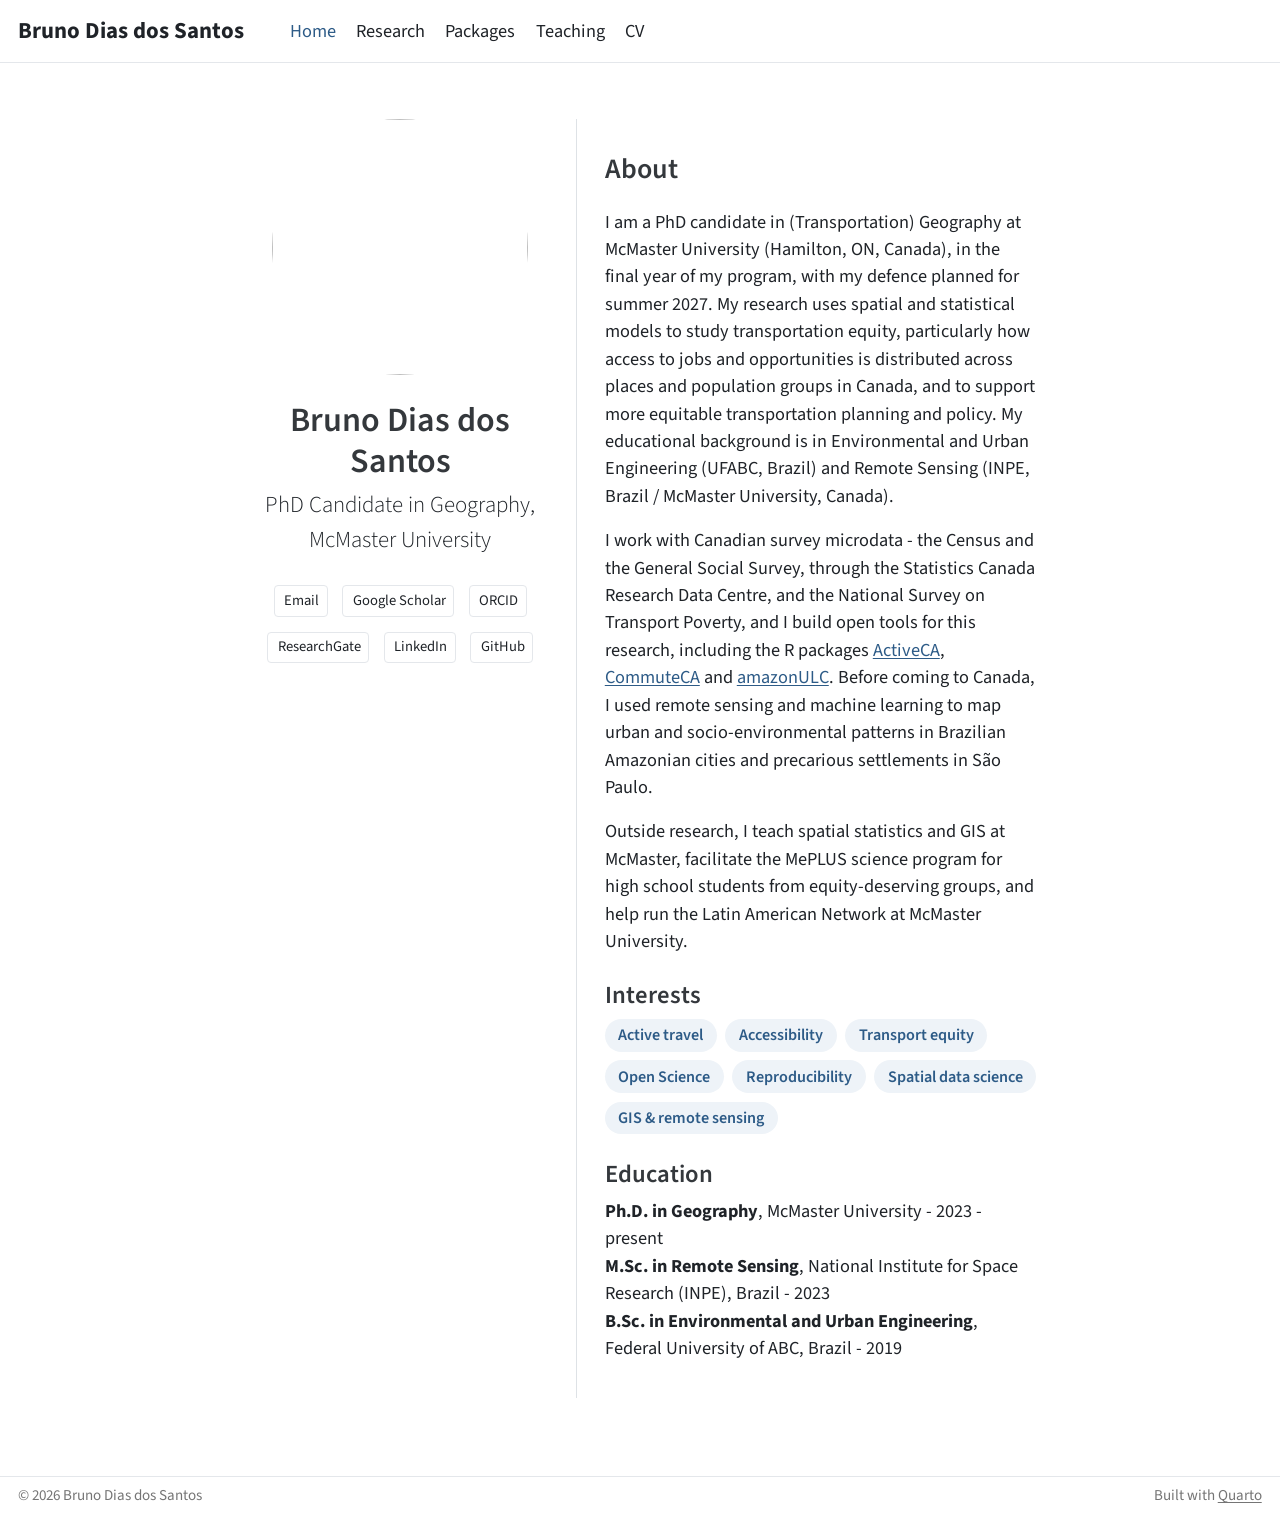
==== index.html @ c791fd28 "Built site for gh-pages" ====
<!DOCTYPE html>
<html xmlns="http://www.w3.org/1999/xhtml" lang="en" xml:lang="en"><head>

<meta charset="utf-8">
<meta name="generator" content="quarto-1.3.450">

<meta name="viewport" content="width=device-width, initial-scale=1.0, user-scalable=yes">


<title>Bruno Dias dos Santos</title>
<style>
code{white-space: pre-wrap;}
span.smallcaps{font-variant: small-caps;}
div.columns{display: flex; gap: min(4vw, 1.5em);}
div.column{flex: auto; overflow-x: auto;}
div.hanging-indent{margin-left: 1.5em; text-indent: -1.5em;}
ul.task-list{list-style: none;}
ul.task-list li input[type="checkbox"] {
  width: 0.8em;
  margin: 0 0.8em 0.2em -1em; /* quarto-specific, see https://github.com/quarto-dev/quarto-cli/issues/4556 */ 
  vertical-align: middle;
}
</style>


<script src="site_libs/quarto-nav/quarto-nav.js"></script>
<script src="site_libs/quarto-nav/headroom.min.js"></script>
<script src="site_libs/clipboard/clipboard.min.js"></script>
<script src="site_libs/quarto-search/autocomplete.umd.js"></script>
<script src="site_libs/quarto-search/fuse.min.js"></script>
<script src="site_libs/quarto-search/quarto-search.js"></script>
<meta name="quarto:offset" content="./">
<link href="./images/avatar.svg" rel="icon" type="image/svg+xml">
<script src="site_libs/quarto-html/quarto.js"></script>
<script src="site_libs/quarto-html/popper.min.js"></script>
<script src="site_libs/quarto-html/tippy.umd.min.js"></script>
<link href="site_libs/quarto-html/tippy.css" rel="stylesheet">
<link href="site_libs/quarto-html/quarto-syntax-highlighting.css" rel="stylesheet" id="quarto-text-highlighting-styles">
<script src="site_libs/bootstrap/bootstrap.min.js"></script>
<link href="site_libs/bootstrap/bootstrap-icons.css" rel="stylesheet">
<link href="site_libs/bootstrap/bootstrap.min.css" rel="stylesheet" id="quarto-bootstrap" data-mode="light">
<script id="quarto-search-options" type="application/json">{
  "location": "navbar",
  "copy-button": false,
  "collapse-after": 3,
  "panel-placement": "end",
  "type": "overlay",
  "limit": 20,
  "language": {
    "search-no-results-text": "No results",
    "search-matching-documents-text": "matching documents",
    "search-copy-link-title": "Copy link to search",
    "search-hide-matches-text": "Hide additional matches",
    "search-more-match-text": "more match in this document",
    "search-more-matches-text": "more matches in this document",
    "search-clear-button-title": "Clear",
    "search-detached-cancel-button-title": "Cancel",
    "search-submit-button-title": "Submit",
    "search-label": "Search"
  }
}</script>
<style>html{ scroll-behavior: smooth; }</style>


<meta property="og:title" content="Bruno Dias dos Santos">
<meta property="og:description" content="PhD Candidate in Geography, McMaster University">
<meta property="og:image" content="https://dias-bruno.github.io/images/Bruno.JPG">
<meta property="og:site-name" content="Bruno Dias dos Santos">
</head>

<body class="nav-fixed fullcontent">

<div id="quarto-search-results"></div>
  <header id="quarto-header" class="headroom fixed-top">
    <nav class="navbar navbar-expand-lg navbar-dark ">
      <div class="navbar-container container-fluid">
      <div class="navbar-brand-container">
    <a class="navbar-brand" href="./index.html">
    <span class="navbar-title">Bruno Dias dos Santos</span>
    </a>
  </div>
            <div id="quarto-search" class="" title="Search"></div>
          <button class="navbar-toggler" type="button" data-bs-toggle="collapse" data-bs-target="#navbarCollapse" aria-controls="navbarCollapse" aria-expanded="false" aria-label="Toggle navigation" onclick="if (window.quartoToggleHeadroom) { window.quartoToggleHeadroom(); }">
  <span class="navbar-toggler-icon"></span>
</button>
          <div class="collapse navbar-collapse" id="navbarCollapse">
            <ul class="navbar-nav navbar-nav-scroll me-auto">
  <li class="nav-item">
    <a class="nav-link active" href="./index.html" rel="" target="" aria-current="page">
 <span class="menu-text">Home</span></a>
  </li>  
  <li class="nav-item">
    <a class="nav-link" href="./research.html" rel="" target="">
 <span class="menu-text">Research</span></a>
  </li>  
  <li class="nav-item">
    <a class="nav-link" href="./packages.html" rel="" target="">
 <span class="menu-text">Packages</span></a>
  </li>  
  <li class="nav-item">
    <a class="nav-link" href="./teaching.html" rel="" target="">
 <span class="menu-text">Teaching</span></a>
  </li>  
  <li class="nav-item">
    <a class="nav-link" href="./cv.html" rel="" target="">
 <span class="menu-text">CV</span></a>
  </li>  
</ul>
            <ul class="navbar-nav navbar-nav-scroll ms-auto">
  <li class="nav-item compact">
    <a class="nav-link" href="https://scholar.google.com/citations?user=Nzxp26IAAAAJ" rel="" target=""><i class="bi bi-mortarboard" role="img" aria-label="Google Scholar">
</i> 
 <span class="menu-text"></span></a>
  </li>  
  <li class="nav-item compact">
    <a class="nav-link" href="https://www.linkedin.com/in/bruno-dos-santos-620b387a/" rel="" target=""><i class="bi bi-linkedin" role="img" aria-label="LinkedIn">
</i> 
 <span class="menu-text"></span></a>
  </li>  
  <li class="nav-item compact">
    <a class="nav-link" href="https://github.com/dias-bruno" rel="" target=""><i class="bi bi-github" role="img" aria-label="GitHub">
</i> 
 <span class="menu-text"></span></a>
  </li>  
  <li class="nav-item compact">
    <a class="nav-link" href="mailto:dossanb@mcmaster.ca" rel="" target=""><i class="bi bi-envelope" role="img" aria-label="Email">
</i> 
 <span class="menu-text"></span></a>
  </li>  
</ul>
            <div class="quarto-navbar-tools">
</div>
          </div> <!-- /navcollapse -->
      </div> <!-- /container-fluid -->
    </nav>
</header>
<!-- content -->
<div id="quarto-content" class="quarto-container page-columns page-rows-contents page-layout-article page-navbar">
<!-- sidebar -->
<!-- margin-sidebar -->
    
<!-- main -->
<div class="quarto-about-trestles">
  <div class="about-entity">
    <img src="images/Bruno.JPG" class="about-image
  round " style="height: 14em; width: 14em;">
<header id="title-block-header" class="quarto-title-block default">
<div class="quarto-title">
<h1 class="title">Bruno Dias dos Santos</h1>
<p class="subtitle lead">PhD Candidate in Geography, McMaster University</p>
</div>
<div class="quarto-title-meta">
  </div>
</header>
    <div class="about-links">
  <a href="mailto:dossanb@mcmaster.ca" class="about-link" rel="" target="">
    <i class="bi bi-envelope"></i>
     <span class="about-link-text">Email</span>
  </a>
  <a href="https://scholar.google.com/citations?user=Nzxp26IAAAAJ" class="about-link" rel="" target="">
    <i class="bi bi-mortarboard"></i>
     <span class="about-link-text">Google Scholar</span>
  </a>
  <a href="https://orcid.org/0000-0002-6748-2038" class="about-link" rel="" target="">
    <i class="bi bi-person-badge"></i>
     <span class="about-link-text">ORCID</span>
  </a>
  <a href="https://www.researchgate.net/profile/Bruno-Santos-63" class="about-link" rel="" target="">
    <i class="bi bi-journal-text"></i>
     <span class="about-link-text">ResearchGate</span>
  </a>
  <a href="https://www.linkedin.com/in/bruno-dos-santos-620b387a/" class="about-link" rel="" target="">
    <i class="bi bi-linkedin"></i>
     <span class="about-link-text">LinkedIn</span>
  </a>
  <a href="https://github.com/dias-bruno" class="about-link" rel="" target="">
    <i class="bi bi-github"></i>
     <span class="about-link-text">GitHub</span>
  </a>
</div>
  </div>
  <div class="about-contents"><main class="content" id="quarto-document-content">
<section id="about" class="level2">
<h2 data-anchor-id="about">About</h2>
<p>I am a PhD candidate in (Transportation) Geography at McMaster University (Hamilton, ON, Canada), in the final year of my program, with my defence planned for summer 2027. My research uses spatial and statistical models to study transportation equity, particularly how access to jobs and opportunities is distributed across places and population groups in Canada, and to support more equitable transportation planning and policy. My educational background is in Environmental and Urban Engineering (UFABC, Brazil) and Remote Sensing (INPE, Brazil / McMaster University, Canada).</p>
<p>I work with Canadian survey microdata - the Census and the General Social Survey, through the Statistics Canada Research Data Centre, and the National Survey on Transport Poverty, and I build open tools for this research, including the R packages <a href="https://dias-bruno.github.io/ActiveCA/">ActiveCA</a>, <a href="https://dias-bruno.github.io/CommuteCA/">CommuteCA</a> and <a href="https://dias-bruno.github.io/amazonULC/">amazonULC</a>. Before coming to Canada, I used remote sensing and machine learning to map urban and socio-environmental patterns in Brazilian Amazonian cities and precarious settlements in São Paulo.</p>
<p>Outside research, I teach spatial statistics and GIS at McMaster, facilitate the MePLUS science program for high school students from equity-deserving groups, and help run the Latin American Network at McMaster University.</p>
<section id="interests" class="level3">
<h3 data-anchor-id="interests">Interests</h3>
<ul class="interest-list">
<li>
Active travel
</li>
<li>
Accessibility
</li>
<li>
Transport equity
</li>
<li>
Open Science
</li>
<li>
Reproducibility
</li>
<li>
Spatial data science
</li>
<li>
GIS &amp; remote sensing
</li>
</ul>
</section>
<section id="education" class="level3">
<h3 data-anchor-id="education">Education</h3>
<div class="edu">
<p><strong>Ph.D.&nbsp;in Geography</strong>, McMaster University - 2023 - present<br>
<strong>M.Sc. in Remote Sensing</strong>, National Institute for Space Research (INPE), Brazil - 2023<br>
<strong>B.Sc. in Environmental and Urban Engineering</strong>, Federal University of ABC, Brazil - 2019</p>
</div>


</section>
</section>
</main></div>
</div>
 <!-- /main -->
<script id="quarto-html-after-body" type="application/javascript">
window.document.addEventListener("DOMContentLoaded", function (event) {
  const toggleBodyColorMode = (bsSheetEl) => {
    const mode = bsSheetEl.getAttribute("data-mode");
    const bodyEl = window.document.querySelector("body");
    if (mode === "dark") {
      bodyEl.classList.add("quarto-dark");
      bodyEl.classList.remove("quarto-light");
    } else {
      bodyEl.classList.add("quarto-light");
      bodyEl.classList.remove("quarto-dark");
    }
  }
  const toggleBodyColorPrimary = () => {
    const bsSheetEl = window.document.querySelector("link#quarto-bootstrap");
    if (bsSheetEl) {
      toggleBodyColorMode(bsSheetEl);
    }
  }
  toggleBodyColorPrimary();  
  const isCodeAnnotation = (el) => {
    for (const clz of el.classList) {
      if (clz.startsWith('code-annotation-')) {                     
        return true;
      }
    }
    return false;
  }
  const clipboard = new window.ClipboardJS('.code-copy-button', {
    text: function(trigger) {
      const codeEl = trigger.previousElementSibling.cloneNode(true);
      for (const childEl of codeEl.children) {
        if (isCodeAnnotation(childEl)) {
          childEl.remove();
        }
      }
      return codeEl.innerText;
    }
  });
  clipboard.on('success', function(e) {
    // button target
    const button = e.trigger;
    // don't keep focus
    button.blur();
    // flash "checked"
    button.classList.add('code-copy-button-checked');
    var currentTitle = button.getAttribute("title");
    button.setAttribute("title", "Copied!");
    let tooltip;
    if (window.bootstrap) {
      button.setAttribute("data-bs-toggle", "tooltip");
      button.setAttribute("data-bs-placement", "left");
      button.setAttribute("data-bs-title", "Copied!");
      tooltip = new bootstrap.Tooltip(button, 
        { trigger: "manual", 
          customClass: "code-copy-button-tooltip",
          offset: [0, -8]});
      tooltip.show();    
    }
    setTimeout(function() {
      if (tooltip) {
        tooltip.hide();
        button.removeAttribute("data-bs-title");
        button.removeAttribute("data-bs-toggle");
        button.removeAttribute("data-bs-placement");
      }
      button.setAttribute("title", currentTitle);
      button.classList.remove('code-copy-button-checked');
    }, 1000);
    // clear code selection
    e.clearSelection();
  });
  function tippyHover(el, contentFn) {
    const config = {
      allowHTML: true,
      content: contentFn,
      maxWidth: 500,
      delay: 100,
      arrow: false,
      appendTo: function(el) {
          return el.parentElement;
      },
      interactive: true,
      interactiveBorder: 10,
      theme: 'quarto',
      placement: 'bottom-start'
    };
    window.tippy(el, config); 
  }
  const noterefs = window.document.querySelectorAll('a[role="doc-noteref"]');
  for (var i=0; i<noterefs.length; i++) {
    const ref = noterefs[i];
    tippyHover(ref, function() {
      // use id or data attribute instead here
      let href = ref.getAttribute('data-footnote-href') || ref.getAttribute('href');
      try { href = new URL(href).hash; } catch {}
      const id = href.replace(/^#\/?/, "");
      const note = window.document.getElementById(id);
      return note.innerHTML;
    });
  }
      let selectedAnnoteEl;
      const selectorForAnnotation = ( cell, annotation) => {
        let cellAttr = 'data-code-cell="' + cell + '"';
        let lineAttr = 'data-code-annotation="' +  annotation + '"';
        const selector = 'span[' + cellAttr + '][' + lineAttr + ']';
        return selector;
      }
      const selectCodeLines = (annoteEl) => {
        const doc = window.document;
        const targetCell = annoteEl.getAttribute("data-target-cell");
        const targetAnnotation = annoteEl.getAttribute("data-target-annotation");
        const annoteSpan = window.document.querySelector(selectorForAnnotation(targetCell, targetAnnotation));
        const lines = annoteSpan.getAttribute("data-code-lines").split(",");
        const lineIds = lines.map((line) => {
          return targetCell + "-" + line;
        })
        let top = null;
        let height = null;
        let parent = null;
        if (lineIds.length > 0) {
            //compute the position of the single el (top and bottom and make a div)
            const el = window.document.getElementById(lineIds[0]);
            top = el.offsetTop;
            height = el.offsetHeight;
            parent = el.parentElement.parentElement;
          if (lineIds.length > 1) {
            const lastEl = window.document.getElementById(lineIds[lineIds.length - 1]);
            const bottom = lastEl.offsetTop + lastEl.offsetHeight;
            height = bottom - top;
          }
          if (top !== null && height !== null && parent !== null) {
            // cook up a div (if necessary) and position it 
            let div = window.document.getElementById("code-annotation-line-highlight");
            if (div === null) {
              div = window.document.createElement("div");
              div.setAttribute("id", "code-annotation-line-highlight");
              div.style.position = 'absolute';
              parent.appendChild(div);
            }
            div.style.top = top - 2 + "px";
            div.style.height = height + 4 + "px";
            let gutterDiv = window.document.getElementById("code-annotation-line-highlight-gutter");
            if (gutterDiv === null) {
              gutterDiv = window.document.createElement("div");
              gutterDiv.setAttribute("id", "code-annotation-line-highlight-gutter");
              gutterDiv.style.position = 'absolute';
              const codeCell = window.document.getElementById(targetCell);
              const gutter = codeCell.querySelector('.code-annotation-gutter');
              gutter.appendChild(gutterDiv);
            }
            gutterDiv.style.top = top - 2 + "px";
            gutterDiv.style.height = height + 4 + "px";
          }
          selectedAnnoteEl = annoteEl;
        }
      };
      const unselectCodeLines = () => {
        const elementsIds = ["code-annotation-line-highlight", "code-annotation-line-highlight-gutter"];
        elementsIds.forEach((elId) => {
          const div = window.document.getElementById(elId);
          if (div) {
            div.remove();
          }
        });
        selectedAnnoteEl = undefined;
      };
      // Attach click handler to the DT
      const annoteDls = window.document.querySelectorAll('dt[data-target-cell]');
      for (const annoteDlNode of annoteDls) {
        annoteDlNode.addEventListener('click', (event) => {
          const clickedEl = event.target;
          if (clickedEl !== selectedAnnoteEl) {
            unselectCodeLines();
            const activeEl = window.document.querySelector('dt[data-target-cell].code-annotation-active');
            if (activeEl) {
              activeEl.classList.remove('code-annotation-active');
            }
            selectCodeLines(clickedEl);
            clickedEl.classList.add('code-annotation-active');
          } else {
            // Unselect the line
            unselectCodeLines();
            clickedEl.classList.remove('code-annotation-active');
          }
        });
      }
  const findCites = (el) => {
    const parentEl = el.parentElement;
    if (parentEl) {
      const cites = parentEl.dataset.cites;
      if (cites) {
        return {
          el,
          cites: cites.split(' ')
        };
      } else {
        return findCites(el.parentElement)
      }
    } else {
      return undefined;
    }
  };
  var bibliorefs = window.document.querySelectorAll('a[role="doc-biblioref"]');
  for (var i=0; i<bibliorefs.length; i++) {
    const ref = bibliorefs[i];
    const citeInfo = findCites(ref);
    if (citeInfo) {
      tippyHover(citeInfo.el, function() {
        var popup = window.document.createElement('div');
        citeInfo.cites.forEach(function(cite) {
          var citeDiv = window.document.createElement('div');
          citeDiv.classList.add('hanging-indent');
          citeDiv.classList.add('csl-entry');
          var biblioDiv = window.document.getElementById('ref-' + cite);
          if (biblioDiv) {
            citeDiv.innerHTML = biblioDiv.innerHTML;
          }
          popup.appendChild(citeDiv);
        });
        return popup.innerHTML;
      });
    }
  }
    var localhostRegex = new RegExp(/^(?:http|https):\/\/localhost\:?[0-9]*\//);
      var filterRegex = new RegExp("https:\/\/dias-bruno\.github\.io");
    var isInternal = (href) => {
        return filterRegex.test(href) || localhostRegex.test(href);
    }
    // Inspect non-navigation links and adorn them if external
 	var links = window.document.querySelectorAll('a[href]:not(.nav-link):not(.navbar-brand):not(.toc-action):not(.sidebar-link):not(.sidebar-item-toggle):not(.pagination-link):not(.no-external):not([aria-hidden]):not(.dropdown-item)');
    for (var i=0; i<links.length; i++) {
      const link = links[i];
      if (!isInternal(link.href)) {
          // target, if specified
          link.setAttribute("target", "_blank");
      }
    }
});
</script>
</div> <!-- /content -->
<footer class="footer">
  <div class="nav-footer">
    <div class="nav-footer-left">© 2026 Bruno Dias dos Santos</div>   
    <div class="nav-footer-center">
      &nbsp;
    </div>
    <div class="nav-footer-right">Built with <a href="https://quarto.org/">Quarto</a></div>
  </div>
</footer>



<script src="site_libs/quarto-html/zenscroll-min.js"></script>
</body></html>
---- site_libs/quarto-html/tippy.css ----
.tippy-box[data-animation=fade][data-state=hidden]{opacity:0}[data-tippy-root]{max-width:calc(100vw - 10px)}.tippy-box{position:relative;background-color:#333;color:#fff;border-radius:4px;font-size:14px;line-height:1.4;white-space:normal;outline:0;transition-property:transform,visibility,opacity}.tippy-box[data-placement^=top]>.tippy-arrow{bottom:0}.tippy-box[data-placement^=top]>.tippy-arrow:before{bottom:-7px;left:0;border-width:8px 8px 0;border-top-color:initial;transform-origin:center top}.tippy-box[data-placement^=bottom]>.tippy-arrow{top:0}.tippy-box[data-placement^=bottom]>.tippy-arrow:before{top:-7px;left:0;border-width:0 8px 8px;border-bottom-color:initial;transform-origin:center bottom}.tippy-box[data-placement^=left]>.tippy-arrow{right:0}.tippy-box[data-placement^=left]>.tippy-arrow:before{border-width:8px 0 8px 8px;border-left-color:initial;right:-7px;transform-origin:center left}.tippy-box[data-placement^=right]>.tippy-arrow{left:0}.tippy-box[data-placement^=right]>.tippy-arrow:before{left:-7px;border-width:8px 8px 8px 0;border-right-color:initial;transform-origin:center right}.tippy-box[data-inertia][data-state=visible]{transition-timing-function:cubic-bezier(.54,1.5,.38,1.11)}.tippy-arrow{width:16px;height:16px;color:#333}.tippy-arrow:before{content:"";position:absolute;border-color:transparent;border-style:solid}.tippy-content{position:relative;padding:5px 9px;z-index:1}
---- site_libs/quarto-html/quarto-syntax-highlighting.css ----
/* quarto syntax highlight colors */
:root {
  --quarto-hl-ot-color: #003B4F;
  --quarto-hl-at-color: #657422;
  --quarto-hl-ss-color: #20794D;
  --quarto-hl-an-color: #5E5E5E;
  --quarto-hl-fu-color: #4758AB;
  --quarto-hl-st-color: #20794D;
  --quarto-hl-cf-color: #003B4F;
  --quarto-hl-op-color: #5E5E5E;
  --quarto-hl-er-color: #AD0000;
  --quarto-hl-bn-color: #AD0000;
  --quarto-hl-al-color: #AD0000;
  --quarto-hl-va-color: #111111;
  --quarto-hl-bu-color: inherit;
  --quarto-hl-ex-color: inherit;
  --quarto-hl-pp-color: #AD0000;
  --quarto-hl-in-color: #5E5E5E;
  --quarto-hl-vs-color: #20794D;
  --quarto-hl-wa-color: #5E5E5E;
  --quarto-hl-do-color: #5E5E5E;
  --quarto-hl-im-color: #00769E;
  --quarto-hl-ch-color: #20794D;
  --quarto-hl-dt-color: #AD0000;
  --quarto-hl-fl-color: #AD0000;
  --quarto-hl-co-color: #5E5E5E;
  --quarto-hl-cv-color: #5E5E5E;
  --quarto-hl-cn-color: #8f5902;
  --quarto-hl-sc-color: #5E5E5E;
  --quarto-hl-dv-color: #AD0000;
  --quarto-hl-kw-color: #003B4F;
}

/* other quarto variables */
:root {
  --quarto-font-monospace: SFMono-Regular, Menlo, Monaco, Consolas, "Liberation Mono", "Courier New", monospace;
}

pre > code.sourceCode > span {
  color: #003B4F;
}

code span {
  color: #003B4F;
}

code.sourceCode > span {
  color: #003B4F;
}

div.sourceCode,
div.sourceCode pre.sourceCode {
  color: #003B4F;
}

code span.ot {
  color: #003B4F;
  font-style: inherit;
}

code span.at {
  color: #657422;
  font-style: inherit;
}

code span.ss {
  color: #20794D;
  font-style: inherit;
}

code span.an {
  color: #5E5E5E;
  font-style: inherit;
}

code span.fu {
  color: #4758AB;
  font-style: inherit;
}

code span.st {
  color: #20794D;
  font-style: inherit;
}

code span.cf {
  color: #003B4F;
  font-style: inherit;
}

code span.op {
  color: #5E5E5E;
  font-style: inherit;
}

code span.er {
  color: #AD0000;
  font-style: inherit;
}

code span.bn {
  color: #AD0000;
  font-style: inherit;
}

code span.al {
  color: #AD0000;
  font-style: inherit;
}

code span.va {
  color: #111111;
  font-style: inherit;
}

code span.bu {
  font-style: inherit;
}

code span.ex {
  font-style: inherit;
}

code span.pp {
  color: #AD0000;
  font-style: inherit;
}

code span.in {
  color: #5E5E5E;
  font-style: inherit;
}

code span.vs {
  color: #20794D;
  font-style: inherit;
}

code span.wa {
  color: #5E5E5E;
  font-style: italic;
}

code span.do {
  color: #5E5E5E;
  font-style: italic;
}

code span.im {
  color: #00769E;
  font-style: inherit;
}

code span.ch {
  color: #20794D;
  font-style: inherit;
}

code span.dt {
  color: #AD0000;
  font-style: inherit;
}

code span.fl {
  color: #AD0000;
  font-style: inherit;
}

code span.co {
  color: #5E5E5E;
  font-style: inherit;
}

code span.cv {
  color: #5E5E5E;
  font-style: italic;
}

code span.cn {
  color: #8f5902;
  font-style: inherit;
}

code span.sc {
  color: #5E5E5E;
  font-style: inherit;
}

code span.dv {
  color: #AD0000;
  font-style: inherit;
}

code span.kw {
  color: #003B4F;
  font-style: inherit;
}

.prevent-inlining {
  content: "</";
}

/*# sourceMappingURL=debc5d5d77c3f9108843748ff7464032.css.map */
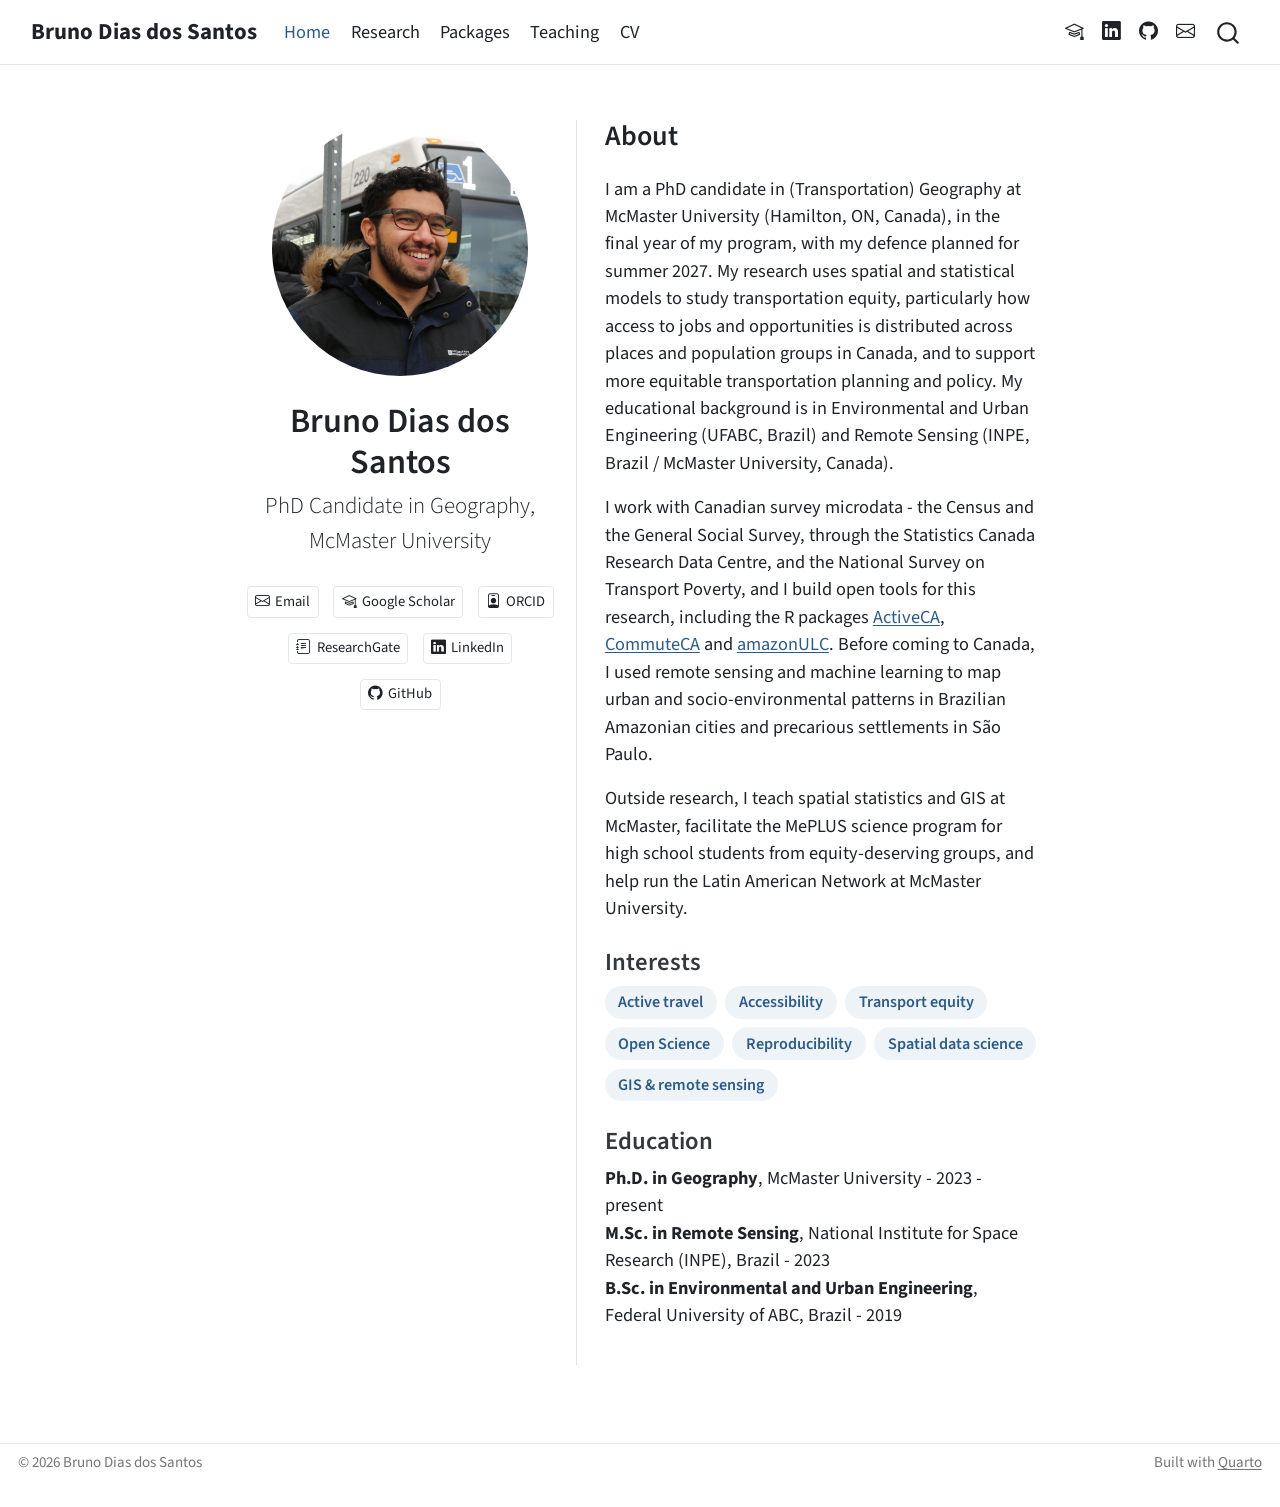
==== commit ce11cf9f: "Built site for gh-pages" ====
--- a/index.html
+++ b/index.html
@@ -2,17 +2,23 @@
 <html xmlns="http://www.w3.org/1999/xhtml" lang="en" xml:lang="en"><head>
 
 <meta charset="utf-8">
-<meta name="generator" content="quarto-1.3.450">
+<meta name="generator" content="quarto-1.10.19">
 
 <meta name="viewport" content="width=device-width, initial-scale=1.0, user-scalable=yes">
 
 
 <title>Bruno Dias dos Santos</title>
 <style>
-code{white-space: pre-wrap;}
+/* Default styles provided by pandoc.
+** See https://pandoc.org/MANUAL.html#variables-for-html for config info.
+*/
 span.smallcaps{font-variant: small-caps;}
-div.columns{display: flex; gap: min(4vw, 1.5em);}
-div.column{flex: auto; overflow-x: auto;}
+div.columns{display: flex; gap: 1.5em;}
+div.column{flex: auto;}
+@media screen {
+div.columns{gap: min(4vw, 1.5em);}
+div.column{overflow-x: auto;}
+}
 div.hanging-indent{margin-left: 1.5em; text-indent: -1.5em;}
 ul.task-list{list-style: none;}
 ul.task-list li input[type="checkbox"] {
@@ -31,21 +37,28 @@
 <script src="site_libs/quarto-search/quarto-search.js"></script>
 <meta name="quarto:offset" content="./">
 <link href="./images/avatar.svg" rel="icon" type="image/svg+xml">
-<script src="site_libs/quarto-html/quarto.js"></script>
+<script src="site_libs/quarto-html/quarto.js" type="module"></script>
+<script src="site_libs/quarto-html/tabsets/tabsets.js" type="module"></script>
 <script src="site_libs/quarto-html/popper.min.js"></script>
 <script src="site_libs/quarto-html/tippy.umd.min.js"></script>
 <link href="site_libs/quarto-html/tippy.css" rel="stylesheet">
-<link href="site_libs/quarto-html/quarto-syntax-highlighting.css" rel="stylesheet" id="quarto-text-highlighting-styles">
+<link href="site_libs/quarto-html/quarto-syntax-highlighting-bf27225e3a48a9273f3daa8f8e829971.css" rel="stylesheet" id="quarto-text-highlighting-styles">
 <script src="site_libs/bootstrap/bootstrap.min.js"></script>
 <link href="site_libs/bootstrap/bootstrap-icons.css" rel="stylesheet">
-<link href="site_libs/bootstrap/bootstrap.min.css" rel="stylesheet" id="quarto-bootstrap" data-mode="light">
+<link href="site_libs/bootstrap/bootstrap-eee006a857acd056147036adaf5bd6b1.min.css" rel="stylesheet" append-hash="true" id="quarto-bootstrap" data-mode="light">
 <script id="quarto-search-options" type="application/json">{
   "location": "navbar",
   "copy-button": false,
   "collapse-after": 3,
   "panel-placement": "end",
   "type": "overlay",
-  "limit": 20,
+  "limit": 50,
+  "keyboard-shortcut": [
+    "f",
+    "/",
+    "s"
+  ],
+  "show-item-context": false,
   "language": {
     "search-no-results-text": "No results",
     "search-matching-documents-text": "matching documents",
@@ -54,6 +67,7 @@
     "search-more-match-text": "more match in this document",
     "search-more-matches-text": "more matches in this document",
     "search-clear-button-title": "Clear",
+    "search-text-placeholder": "",
     "search-detached-cancel-button-title": "Cancel",
     "search-submit-button-title": "Submit",
     "search-label": "Search"
@@ -65,72 +79,72 @@
 <meta property="og:title" content="Bruno Dias dos Santos">
 <meta property="og:description" content="PhD Candidate in Geography, McMaster University">
 <meta property="og:image" content="https://dias-bruno.github.io/images/Bruno.JPG">
-<meta property="og:site-name" content="Bruno Dias dos Santos">
+<meta property="og:site_name" content="Bruno Dias dos Santos">
 </head>
 
-<body class="nav-fixed fullcontent">
+<body class="nav-fixed fullcontent quarto-light">
 
 <div id="quarto-search-results"></div>
   <header id="quarto-header" class="headroom fixed-top">
-    <nav class="navbar navbar-expand-lg navbar-dark ">
+    <nav class="navbar navbar-expand-lg " data-bs-theme="dark">
       <div class="navbar-container container-fluid">
-      <div class="navbar-brand-container">
+      <div class="navbar-brand-container mx-auto">
     <a class="navbar-brand" href="./index.html">
     <span class="navbar-title">Bruno Dias dos Santos</span>
     </a>
   </div>
             <div id="quarto-search" class="" title="Search"></div>
-          <button class="navbar-toggler" type="button" data-bs-toggle="collapse" data-bs-target="#navbarCollapse" aria-controls="navbarCollapse" aria-expanded="false" aria-label="Toggle navigation" onclick="if (window.quartoToggleHeadroom) { window.quartoToggleHeadroom(); }">
+          <button class="navbar-toggler" type="button" data-bs-toggle="collapse" data-bs-target="#navbarCollapse" aria-controls="navbarCollapse" role="menu" aria-expanded="false" aria-label="Toggle navigation" onclick="if (window.quartoToggleHeadroom) { window.quartoToggleHeadroom(); }">
   <span class="navbar-toggler-icon"></span>
 </button>
           <div class="collapse navbar-collapse" id="navbarCollapse">
             <ul class="navbar-nav navbar-nav-scroll me-auto">
   <li class="nav-item">
-    <a class="nav-link active" href="./index.html" rel="" target="" aria-current="page">
- <span class="menu-text">Home</span></a>
+    <a class="nav-link active" href="./index.html" aria-current="page"> 
+<span class="menu-text">Home</span></a>
   </li>  
   <li class="nav-item">
-    <a class="nav-link" href="./research.html" rel="" target="">
- <span class="menu-text">Research</span></a>
+    <a class="nav-link" href="./research.html"> 
+<span class="menu-text">Research</span></a>
   </li>  
   <li class="nav-item">
-    <a class="nav-link" href="./packages.html" rel="" target="">
- <span class="menu-text">Packages</span></a>
+    <a class="nav-link" href="./packages.html"> 
+<span class="menu-text">Packages</span></a>
   </li>  
   <li class="nav-item">
-    <a class="nav-link" href="./teaching.html" rel="" target="">
- <span class="menu-text">Teaching</span></a>
+    <a class="nav-link" href="./teaching.html"> 
+<span class="menu-text">Teaching</span></a>
   </li>  
   <li class="nav-item">
-    <a class="nav-link" href="./cv.html" rel="" target="">
- <span class="menu-text">CV</span></a>
+    <a class="nav-link" href="./cv.html"> 
+<span class="menu-text">CV</span></a>
   </li>  
 </ul>
             <ul class="navbar-nav navbar-nav-scroll ms-auto">
   <li class="nav-item compact">
-    <a class="nav-link" href="https://scholar.google.com/citations?user=Nzxp26IAAAAJ" rel="" target=""><i class="bi bi-mortarboard" role="img" aria-label="Google Scholar">
+    <a class="nav-link" href="https://scholar.google.com/citations?user=Nzxp26IAAAAJ"> <i class="bi bi-mortarboard" role="img" aria-label="Google Scholar">
 </i> 
- <span class="menu-text"></span></a>
+<span class="menu-text"></span></a>
   </li>  
   <li class="nav-item compact">
-    <a class="nav-link" href="https://www.linkedin.com/in/bruno-dos-santos-620b387a/" rel="" target=""><i class="bi bi-linkedin" role="img" aria-label="LinkedIn">
+    <a class="nav-link" href="https://www.linkedin.com/in/bruno-dos-santos-620b387a/"> <i class="bi bi-linkedin" role="img" aria-label="LinkedIn">
 </i> 
- <span class="menu-text"></span></a>
+<span class="menu-text"></span></a>
   </li>  
   <li class="nav-item compact">
-    <a class="nav-link" href="https://github.com/dias-bruno" rel="" target=""><i class="bi bi-github" role="img" aria-label="GitHub">
+    <a class="nav-link" href="https://github.com/dias-bruno"> <i class="bi bi-github" role="img" aria-label="GitHub">
 </i> 
- <span class="menu-text"></span></a>
+<span class="menu-text"></span></a>
   </li>  
   <li class="nav-item compact">
-    <a class="nav-link" href="mailto:dossanb@mcmaster.ca" rel="" target=""><i class="bi bi-envelope" role="img" aria-label="Email">
+    <a class="nav-link" href="mailto:dossanb@mcmaster.ca"> <i class="bi bi-envelope" role="img" aria-label="Email">
 </i> 
- <span class="menu-text"></span></a>
+<span class="menu-text"></span></a>
   </li>  
 </ul>
+          </div> <!-- /navcollapse -->
             <div class="quarto-navbar-tools">
 </div>
-          </div> <!-- /navcollapse -->
       </div> <!-- /container-fluid -->
     </nav>
 </header>
@@ -226,36 +240,51 @@
 </div>
  <!-- /main -->
 <script id="quarto-html-after-body" type="application/javascript">
-window.document.addEventListener("DOMContentLoaded", function (event) {
-  const toggleBodyColorMode = (bsSheetEl) => {
-    const mode = bsSheetEl.getAttribute("data-mode");
-    const bodyEl = window.document.querySelector("body");
-    if (mode === "dark") {
-      bodyEl.classList.add("quarto-dark");
-      bodyEl.classList.remove("quarto-light");
-    } else {
-      bodyEl.classList.add("quarto-light");
-      bodyEl.classList.remove("quarto-dark");
-    }
-  }
-  const toggleBodyColorPrimary = () => {
-    const bsSheetEl = window.document.querySelector("link#quarto-bootstrap");
-    if (bsSheetEl) {
-      toggleBodyColorMode(bsSheetEl);
-    }
-  }
-  toggleBodyColorPrimary();  
-  const isCodeAnnotation = (el) => {
-    for (const clz of el.classList) {
-      if (clz.startsWith('code-annotation-')) {                     
-        return true;
-      }
-    }
-    return false;
-  }
-  const clipboard = new window.ClipboardJS('.code-copy-button', {
-    text: function(trigger) {
-      const codeEl = trigger.previousElementSibling.cloneNode(true);
+  window.document.addEventListener("DOMContentLoaded", function (event) {
+    const isCodeAnnotation = (el) => {
+      for (const clz of el.classList) {
+        if (clz.startsWith('code-annotation-')) {                     
+          return true;
+        }
+      }
+      return false;
+    }
+    const onCopySuccess = function(e) {
+      // button target
+      const button = e.trigger;
+      // don't keep focus
+      button.blur();
+      // flash "checked"
+      button.classList.add('code-copy-button-checked');
+      var currentTitle = button.getAttribute("title");
+      button.setAttribute("title", "Copied!");
+      let tooltip;
+      if (window.bootstrap) {
+        button.setAttribute("data-bs-toggle", "tooltip");
+        button.setAttribute("data-bs-placement", "left");
+        button.setAttribute("data-bs-title", "Copied!");
+        tooltip = new bootstrap.Tooltip(button, 
+          { trigger: "manual", 
+            customClass: "code-copy-button-tooltip",
+            offset: [0, -8]});
+        tooltip.show();    
+      }
+      setTimeout(function() {
+        if (tooltip) {
+          tooltip.hide();
+          button.removeAttribute("data-bs-title");
+          button.removeAttribute("data-bs-toggle");
+          button.removeAttribute("data-bs-placement");
+        }
+        button.setAttribute("title", currentTitle);
+        button.classList.remove('code-copy-button-checked');
+      }, 1000);
+      // clear code selection
+      e.clearSelection();
+    }
+    const getTextToCopy = function(trigger) {
+      const outerScaffold = trigger.parentElement.cloneNode(true);
+      const codeEl = outerScaffold.querySelector('code');
       for (const childEl of codeEl.children) {
         if (isCodeAnnotation(childEl)) {
           childEl.remove();
@@ -263,220 +292,368 @@
       }
       return codeEl.innerText;
     }
+    const clipboard = new window.ClipboardJS('.code-copy-button:not([data-in-quarto-modal])', {
+      text: getTextToCopy
+    });
+    clipboard.on('success', onCopySuccess);
+    if (window.document.getElementById('quarto-embedded-source-code-modal')) {
+      const clipboardModal = new window.ClipboardJS('.code-copy-button[data-in-quarto-modal]', {
+        text: getTextToCopy,
+        container: window.document.getElementById('quarto-embedded-source-code-modal')
+      });
+      clipboardModal.on('success', onCopySuccess);
+    }
+      var localhostRegex = new RegExp(/^(?:http|https):\/\/localhost\:?[0-9]*\//);
+      var mailtoRegex = new RegExp(/^mailto:/);
+        var filterRegex = new RegExp("https:\/\/dias-bruno\.github\.io");
+      var isInternal = (href) => {
+          return filterRegex.test(href) || localhostRegex.test(href) || mailtoRegex.test(href);
+      }
+      // Inspect non-navigation links and adorn them if external
+     var links = window.document.querySelectorAll('a[href]:not(.nav-link):not(.navbar-brand):not(.toc-action):not(.sidebar-link):not(.sidebar-item-toggle):not(.pagination-link):not(.no-external):not([aria-hidden]):not(.dropdown-item):not(.quarto-navigation-tool):not(.about-link)');
+      for (var i=0; i<links.length; i++) {
+        const link = links[i];
+        if (!isInternal(link.href)) {
+          // undo the damage that might have been done by quarto-nav.js in the case of
+          // links that we want to consider external
+          if (link.dataset.originalHref !== undefined) {
+            link.href = link.dataset.originalHref;
+          }
+            // target, if specified
+            link.setAttribute("target", "_blank");
+            if (link.getAttribute("rel") === null) {
+              link.setAttribute("rel", "noopener");
+            }
+        }
+      }
+    function tippyHover(el, contentFn, onTriggerFn, onUntriggerFn) {
+      const config = {
+        allowHTML: true,
+        maxWidth: 500,
+        delay: 100,
+        arrow: false,
+        appendTo: function(el) {
+            return el.parentElement;
+        },
+        interactive: true,
+        interactiveBorder: 10,
+        theme: 'quarto',
+        placement: 'bottom-start',
+      };
+      if (contentFn) {
+        config.content = contentFn;
+      }
+      if (onTriggerFn) {
+        config.onTrigger = onTriggerFn;
+      }
+      if (onUntriggerFn) {
+        config.onUntrigger = onUntriggerFn;
+      }
+      window.tippy(el, config); 
+    }
+    const noterefs = window.document.querySelectorAll('a[role="doc-noteref"]');
+    for (var i=0; i<noterefs.length; i++) {
+      const ref = noterefs[i];
+      tippyHover(ref, function() {
+        // use id or data attribute instead here
+        let href = ref.getAttribute('data-footnote-href') || ref.getAttribute('href');
+        try { href = new URL(href).hash; } catch {}
+        const id = href.replace(/^#\/?/, "");
+        const note = window.document.getElementById(id);
+        if (note) {
+          return note.innerHTML;
+        } else {
+          return "";
+        }
+      });
+    }
+    const xrefs = window.document.querySelectorAll('a.quarto-xref');
+    const processXRef = (id, note) => {
+      // Strip column container classes
+      const stripColumnClz = (el) => {
+        el.classList.remove("page-full", "page-columns");
+        if (el.children) {
+          for (const child of el.children) {
+            stripColumnClz(child);
+          }
+        }
+      }
+      stripColumnClz(note)
+      if (id === null || id.startsWith('sec-')) {
+        // Special case sections, only their first couple elements
+        const container = document.createElement("div");
+        if (note.children && note.children.length > 2) {
+          container.appendChild(note.children[0].cloneNode(true));
+          for (let i = 1; i < note.children.length; i++) {
+            const child = note.children[i];
+            if (child.tagName === "P" && child.innerText === "") {
+              continue;
+            } else {
+              container.appendChild(child.cloneNode(true));
+              break;
+            }
+          }
+          if (window.Quarto?.typesetMath) {
+            window.Quarto.typesetMath(container);
+          }
+          return container.innerHTML
+        } else {
+          if (window.Quarto?.typesetMath) {
+            window.Quarto.typesetMath(note);
+          }
+          return note.innerHTML;
+        }
+      } else {
+        // Remove any anchor links if they are present
+        const anchorLink = note.querySelector('a.anchorjs-link');
+        if (anchorLink) {
+          anchorLink.remove();
+        }
+        if (window.Quarto?.typesetMath) {
+          window.Quarto.typesetMath(note);
+        }
+        if (note.classList.contains("callout")) {
+          return note.outerHTML;
+        } else {
+          return note.innerHTML;
+        }
+      }
+    }
+    for (var i=0; i<xrefs.length; i++) {
+      const xref = xrefs[i];
+      tippyHover(xref, undefined, function(instance) {
+        instance.disable();
+        let url = xref.getAttribute('href');
+        let hash = undefined; 
+        if (url.startsWith('#')) {
+          hash = url;
+        } else {
+          try { hash = new URL(url).hash; } catch {}
+        }
+        if (hash) {
+          const id = hash.replace(/^#\/?/, "");
+          const note = window.document.getElementById(id);
+          if (note !== null) {
+            try {
+              const html = processXRef(id, note.cloneNode(true));
+              instance.setContent(html);
+            } finally {
+              instance.enable();
+              instance.show();
+            }
+          } else {
+            // See if we can fetch this
+            fetch(url.split('#')[0])
+            .then(res => res.text())
+            .then(html => {
+              const parser = new DOMParser();
+              const htmlDoc = parser.parseFromString(html, "text/html");
+              const note = htmlDoc.getElementById(id);
+              if (note !== null) {
+                const html = processXRef(id, note);
+                instance.setContent(html);
+              } 
+            }).finally(() => {
+              instance.enable();
+              instance.show();
+            });
+          }
+        } else {
+          // See if we can fetch a full url (with no hash to target)
+          // This is a special case and we should probably do some content thinning / targeting
+          fetch(url)
+          .then(res => res.text())
+          .then(html => {
+            const parser = new DOMParser();
+            const htmlDoc = parser.parseFromString(html, "text/html");
+            const note = htmlDoc.querySelector('main.content');
+            if (note !== null) {
+              // This should only happen for chapter cross references
+              // (since there is no id in the URL)
+              // remove the first header
+              if (note.children.length > 0 && note.children[0].tagName === "HEADER") {
+                note.children[0].remove();
+              }
+              const html = processXRef(null, note);
+              instance.setContent(html);
+            } 
+          }).finally(() => {
+            instance.enable();
+            instance.show();
+          });
+        }
+      }, function(instance) {
+      });
+    }
+        let selectedAnnoteEl;
+        const selectorForAnnotation = ( cell, annotation) => {
+          let cellAttr = 'data-code-cell="' + cell + '"';
+          let lineAttr = 'data-code-annotation="' +  annotation + '"';
+          const selector = 'span[' + cellAttr + '][' + lineAttr + ']';
+          return selector;
+        }
+        const selectCodeLines = (annoteEl) => {
+          const doc = window.document;
+          const targetCell = annoteEl.getAttribute("data-target-cell");
+          const targetAnnotation = annoteEl.getAttribute("data-target-annotation");
+          const annoteSpan = window.document.querySelector(selectorForAnnotation(targetCell, targetAnnotation));
+          const lines = annoteSpan.getAttribute("data-code-lines").split(",");
+          const lineIds = lines.map((line) => {
+            return targetCell + "-" + line;
+          })
+          let top = null;
+          let height = null;
+          let parent = null;
+          if (lineIds.length > 0) {
+              //compute the position of the single el (top and bottom and make a div)
+              const el = window.document.getElementById(lineIds[0]);
+              top = el.offsetTop;
+              height = el.offsetHeight;
+              parent = el.parentElement.parentElement;
+            if (lineIds.length > 1) {
+              const lastEl = window.document.getElementById(lineIds[lineIds.length - 1]);
+              const bottom = lastEl.offsetTop + lastEl.offsetHeight;
+              height = bottom - top;
+            }
+            if (top !== null && height !== null && parent !== null) {
+              // cook up a div (if necessary) and position it 
+              let div = window.document.getElementById("code-annotation-line-highlight");
+              if (div === null) {
+                div = window.document.createElement("div");
+                div.setAttribute("id", "code-annotation-line-highlight");
+                div.style.position = 'absolute';
+                parent.appendChild(div);
+              }
+              div.style.top = top - 2 + "px";
+              div.style.height = height + 4 + "px";
+              div.style.left = 0;
+              let gutterDiv = window.document.getElementById("code-annotation-line-highlight-gutter");
+              if (gutterDiv === null) {
+                gutterDiv = window.document.createElement("div");
+                gutterDiv.setAttribute("id", "code-annotation-line-highlight-gutter");
+                gutterDiv.style.position = 'absolute';
+                const codeCell = window.document.getElementById(targetCell);
+                const gutter = codeCell.querySelector('.code-annotation-gutter');
+                gutter.appendChild(gutterDiv);
+              }
+              gutterDiv.style.top = top - 2 + "px";
+              gutterDiv.style.height = height + 4 + "px";
+            }
+            selectedAnnoteEl = annoteEl;
+          }
+        };
+        const unselectCodeLines = () => {
+          const elementsIds = ["code-annotation-line-highlight", "code-annotation-line-highlight-gutter"];
+          elementsIds.forEach((elId) => {
+            const div = window.document.getElementById(elId);
+            if (div) {
+              div.remove();
+            }
+          });
+          selectedAnnoteEl = undefined;
+        };
+          // Handle positioning of the toggle
+      window.addEventListener(
+        "resize",
+        throttle(() => {
+          elRect = undefined;
+          if (selectedAnnoteEl) {
+            selectCodeLines(selectedAnnoteEl);
+          }
+        }, 10)
+      );
+      function throttle(fn, ms) {
+      let throttle = false;
+      let timer;
+        return (...args) => {
+          if(!throttle) { // first call gets through
+              fn.apply(this, args);
+              throttle = true;
+          } else { // all the others get throttled
+              if(timer) clearTimeout(timer); // cancel #2
+              timer = setTimeout(() => {
+                fn.apply(this, args);
+                timer = throttle = false;
+              }, ms);
+          }
+        };
+      }
+        // Attach click handler to the DT
+        const annoteDls = window.document.querySelectorAll('dt[data-target-cell]');
+        for (const annoteDlNode of annoteDls) {
+          annoteDlNode.addEventListener('click', (event) => {
+            const clickedEl = event.target;
+            if (clickedEl !== selectedAnnoteEl) {
+              unselectCodeLines();
+              const activeEl = window.document.querySelector('dt[data-target-cell].code-annotation-active');
+              if (activeEl) {
+                activeEl.classList.remove('code-annotation-active');
+              }
+              selectCodeLines(clickedEl);
+              clickedEl.classList.add('code-annotation-active');
+            } else {
+              // Unselect the line
+              unselectCodeLines();
+              clickedEl.classList.remove('code-annotation-active');
+            }
+          });
+        }
+    const findCites = (el) => {
+      const parentEl = el.parentElement;
+      if (parentEl) {
+        const cites = parentEl.dataset.cites;
+        if (cites) {
+          return {
+            el,
+            cites: cites.split(' ')
+          };
+        } else {
+          return findCites(el.parentElement)
+        }
+      } else {
+        return undefined;
+      }
+    };
+    var bibliorefs = window.document.querySelectorAll('a[role="doc-biblioref"]');
+    for (var i=0; i<bibliorefs.length; i++) {
+      const ref = bibliorefs[i];
+      const citeInfo = findCites(ref);
+      if (citeInfo) {
+        tippyHover(citeInfo.el, function() {
+          var popup = window.document.createElement('div');
+          citeInfo.cites.forEach(function(cite) {
+            var citeDiv = window.document.createElement('div');
+            citeDiv.classList.add('hanging-indent');
+            citeDiv.classList.add('csl-entry');
+            var biblioDiv = window.document.getElementById('ref-' + cite);
+            if (biblioDiv) {
+              citeDiv.innerHTML = biblioDiv.innerHTML;
+            }
+            popup.appendChild(citeDiv);
+          });
+          return popup.innerHTML;
+        });
+      }
+    }
   });
-  clipboard.on('success', function(e) {
-    // button target
-    const button = e.trigger;
-    // don't keep focus
-    button.blur();
-    // flash "checked"
-    button.classList.add('code-copy-button-checked');
-    var currentTitle = button.getAttribute("title");
-    button.setAttribute("title", "Copied!");
-    let tooltip;
-    if (window.bootstrap) {
-      button.setAttribute("data-bs-toggle", "tooltip");
-      button.setAttribute("data-bs-placement", "left");
-      button.setAttribute("data-bs-title", "Copied!");
-      tooltip = new bootstrap.Tooltip(button, 
-        { trigger: "manual", 
-          customClass: "code-copy-button-tooltip",
-          offset: [0, -8]});
-      tooltip.show();    
-    }
-    setTimeout(function() {
-      if (tooltip) {
-        tooltip.hide();
-        button.removeAttribute("data-bs-title");
-        button.removeAttribute("data-bs-toggle");
-        button.removeAttribute("data-bs-placement");
-      }
-      button.setAttribute("title", currentTitle);
-      button.classList.remove('code-copy-button-checked');
-    }, 1000);
-    // clear code selection
-    e.clearSelection();
-  });
-  function tippyHover(el, contentFn) {
-    const config = {
-      allowHTML: true,
-      content: contentFn,
-      maxWidth: 500,
-      delay: 100,
-      arrow: false,
-      appendTo: function(el) {
-          return el.parentElement;
-      },
-      interactive: true,
-      interactiveBorder: 10,
-      theme: 'quarto',
-      placement: 'bottom-start'
-    };
-    window.tippy(el, config); 
-  }
-  const noterefs = window.document.querySelectorAll('a[role="doc-noteref"]');
-  for (var i=0; i<noterefs.length; i++) {
-    const ref = noterefs[i];
-    tippyHover(ref, function() {
-      // use id or data attribute instead here
-      let href = ref.getAttribute('data-footnote-href') || ref.getAttribute('href');
-      try { href = new URL(href).hash; } catch {}
-      const id = href.replace(/^#\/?/, "");
-      const note = window.document.getElementById(id);
-      return note.innerHTML;
-    });
-  }
-      let selectedAnnoteEl;
-      const selectorForAnnotation = ( cell, annotation) => {
-        let cellAttr = 'data-code-cell="' + cell + '"';
-        let lineAttr = 'data-code-annotation="' +  annotation + '"';
-        const selector = 'span[' + cellAttr + '][' + lineAttr + ']';
-        return selector;
-      }
-      const selectCodeLines = (annoteEl) => {
-        const doc = window.document;
-        const targetCell = annoteEl.getAttribute("data-target-cell");
-        const targetAnnotation = annoteEl.getAttribute("data-target-annotation");
-        const annoteSpan = window.document.querySelector(selectorForAnnotation(targetCell, targetAnnotation));
-        const lines = annoteSpan.getAttribute("data-code-lines").split(",");
-        const lineIds = lines.map((line) => {
-          return targetCell + "-" + line;
-        })
-        let top = null;
-        let height = null;
-        let parent = null;
-        if (lineIds.length > 0) {
-            //compute the position of the single el (top and bottom and make a div)
-            const el = window.document.getElementById(lineIds[0]);
-            top = el.offsetTop;
-            height = el.offsetHeight;
-            parent = el.parentElement.parentElement;
-          if (lineIds.length > 1) {
-            const lastEl = window.document.getElementById(lineIds[lineIds.length - 1]);
-            const bottom = lastEl.offsetTop + lastEl.offsetHeight;
-            height = bottom - top;
-          }
-          if (top !== null && height !== null && parent !== null) {
-            // cook up a div (if necessary) and position it 
-            let div = window.document.getElementById("code-annotation-line-highlight");
-            if (div === null) {
-              div = window.document.createElement("div");
-              div.setAttribute("id", "code-annotation-line-highlight");
-              div.style.position = 'absolute';
-              parent.appendChild(div);
-            }
-            div.style.top = top - 2 + "px";
-            div.style.height = height + 4 + "px";
-            let gutterDiv = window.document.getElementById("code-annotation-line-highlight-gutter");
-            if (gutterDiv === null) {
-              gutterDiv = window.document.createElement("div");
-              gutterDiv.setAttribute("id", "code-annotation-line-highlight-gutter");
-              gutterDiv.style.position = 'absolute';
-              const codeCell = window.document.getElementById(targetCell);
-              const gutter = codeCell.querySelector('.code-annotation-gutter');
-              gutter.appendChild(gutterDiv);
-            }
-            gutterDiv.style.top = top - 2 + "px";
-            gutterDiv.style.height = height + 4 + "px";
-          }
-          selectedAnnoteEl = annoteEl;
-        }
-      };
-      const unselectCodeLines = () => {
-        const elementsIds = ["code-annotation-line-highlight", "code-annotation-line-highlight-gutter"];
-        elementsIds.forEach((elId) => {
-          const div = window.document.getElementById(elId);
-          if (div) {
-            div.remove();
-          }
-        });
-        selectedAnnoteEl = undefined;
-      };
-      // Attach click handler to the DT
-      const annoteDls = window.document.querySelectorAll('dt[data-target-cell]');
-      for (const annoteDlNode of annoteDls) {
-        annoteDlNode.addEventListener('click', (event) => {
-          const clickedEl = event.target;
-          if (clickedEl !== selectedAnnoteEl) {
-            unselectCodeLines();
-            const activeEl = window.document.querySelector('dt[data-target-cell].code-annotation-active');
-            if (activeEl) {
-              activeEl.classList.remove('code-annotation-active');
-            }
-            selectCodeLines(clickedEl);
-            clickedEl.classList.add('code-annotation-active');
-          } else {
-            // Unselect the line
-            unselectCodeLines();
-            clickedEl.classList.remove('code-annotation-active');
-          }
-        });
-      }
-  const findCites = (el) => {
-    const parentEl = el.parentElement;
-    if (parentEl) {
-      const cites = parentEl.dataset.cites;
-      if (cites) {
-        return {
-          el,
-          cites: cites.split(' ')
-        };
-      } else {
-        return findCites(el.parentElement)
-      }
-    } else {
-      return undefined;
-    }
-  };
-  var bibliorefs = window.document.querySelectorAll('a[role="doc-biblioref"]');
-  for (var i=0; i<bibliorefs.length; i++) {
-    const ref = bibliorefs[i];
-    const citeInfo = findCites(ref);
-    if (citeInfo) {
-      tippyHover(citeInfo.el, function() {
-        var popup = window.document.createElement('div');
-        citeInfo.cites.forEach(function(cite) {
-          var citeDiv = window.document.createElement('div');
-          citeDiv.classList.add('hanging-indent');
-          citeDiv.classList.add('csl-entry');
-          var biblioDiv = window.document.getElementById('ref-' + cite);
-          if (biblioDiv) {
-            citeDiv.innerHTML = biblioDiv.innerHTML;
-          }
-          popup.appendChild(citeDiv);
-        });
-        return popup.innerHTML;
-      });
-    }
-  }
-    var localhostRegex = new RegExp(/^(?:http|https):\/\/localhost\:?[0-9]*\//);
-      var filterRegex = new RegExp("https:\/\/dias-bruno\.github\.io");
-    var isInternal = (href) => {
-        return filterRegex.test(href) || localhostRegex.test(href);
-    }
-    // Inspect non-navigation links and adorn them if external
- 	var links = window.document.querySelectorAll('a[href]:not(.nav-link):not(.navbar-brand):not(.toc-action):not(.sidebar-link):not(.sidebar-item-toggle):not(.pagination-link):not(.no-external):not([aria-hidden]):not(.dropdown-item)');
-    for (var i=0; i<links.length; i++) {
-      const link = links[i];
-      if (!isInternal(link.href)) {
-          // target, if specified
-          link.setAttribute("target", "_blank");
-      }
-    }
-});
-</script>
+  </script>
 </div> <!-- /content -->
 <footer class="footer">
   <div class="nav-footer">
-    <div class="nav-footer-left">© 2026 Bruno Dias dos Santos</div>   
+    <div class="nav-footer-left">
+<p>© 2026 Bruno Dias dos Santos</p>
+</div>   
     <div class="nav-footer-center">
       &nbsp;
     </div>
-    <div class="nav-footer-right">Built with <a href="https://quarto.org/">Quarto</a></div>
+    <div class="nav-footer-right">
+<p>Built with <a href="https://quarto.org/">Quarto</a></p>
+</div>
   </div>
 </footer>
 
 
 
+
 <script src="site_libs/quarto-html/zenscroll-min.js"></script>
 </body></html>
--- a/site_libs/quarto-html/quarto-syntax-highlighting-bf27225e3a48a9273f3daa8f8e829971.css
+++ b/site_libs/quarto-html/quarto-syntax-highlighting-bf27225e3a48a9273f3daa8f8e829971.css
@@ -0,0 +1,236 @@
+/* quarto syntax highlight colors */
+:root {
+  --quarto-hl-ot-color: #003B4F;
+  --quarto-hl-at-color: #657422;
+  --quarto-hl-ss-color: #20794D;
+  --quarto-hl-an-color: #5E5E5E;
+  --quarto-hl-fu-color: #4758AB;
+  --quarto-hl-st-color: #20794D;
+  --quarto-hl-cf-color: #003B4F;
+  --quarto-hl-op-color: #5E5E5E;
+  --quarto-hl-er-color: #AD0000;
+  --quarto-hl-bn-color: #AD0000;
+  --quarto-hl-al-color: #AD0000;
+  --quarto-hl-va-color: #111111;
+  --quarto-hl-bu-color: inherit;
+  --quarto-hl-ex-color: inherit;
+  --quarto-hl-pp-color: #AD0000;
+  --quarto-hl-in-color: #5E5E5E;
+  --quarto-hl-vs-color: #20794D;
+  --quarto-hl-wa-color: #5E5E5E;
+  --quarto-hl-do-color: #5E5E5E;
+  --quarto-hl-im-color: #00769E;
+  --quarto-hl-ch-color: #20794D;
+  --quarto-hl-dt-color: #AD0000;
+  --quarto-hl-fl-color: #AD0000;
+  --quarto-hl-co-color: #5E5E5E;
+  --quarto-hl-cv-color: #5E5E5E;
+  --quarto-hl-cn-color: #8f5902;
+  --quarto-hl-sc-color: #5E5E5E;
+  --quarto-hl-dv-color: #AD0000;
+  --quarto-hl-kw-color: #003B4F;
+}
+
+/* other quarto variables */
+:root {
+  --quarto-font-monospace: SFMono-Regular, Menlo, Monaco, Consolas, "Liberation Mono", "Courier New", monospace;
+}
+
+/* syntax highlight based on Pandoc's rules */
+pre > code.sourceCode > span {
+  color: #003B4F;
+}
+
+code.sourceCode > span {
+  color: #003B4F;
+}
+
+div.sourceCode,
+div.sourceCode pre.sourceCode {
+  color: #003B4F;
+}
+
+/* Normal */
+code span {
+  color: #003B4F;
+}
+
+/* Alert */
+code span.al {
+  color: #AD0000;
+  font-style: inherit;
+}
+
+/* Annotation */
+code span.an {
+  color: #5E5E5E;
+  font-style: inherit;
+}
+
+/* Attribute */
+code span.at {
+  color: #657422;
+  font-style: inherit;
+}
+
+/* BaseN */
+code span.bn {
+  color: #AD0000;
+  font-style: inherit;
+}
+
+/* BuiltIn */
+code span.bu {
+  font-style: inherit;
+}
+
+/* ControlFlow */
+code span.cf {
+  color: #003B4F;
+  font-weight: bold;
+  font-style: inherit;
+}
+
+/* Char */
+code span.ch {
+  color: #20794D;
+  font-style: inherit;
+}
+
+/* Constant */
+code span.cn {
+  color: #8f5902;
+  font-style: inherit;
+}
+
+/* Comment */
+code span.co {
+  color: #5E5E5E;
+  font-style: inherit;
+}
+
+/* CommentVar */
+code span.cv {
+  color: #5E5E5E;
+  font-style: italic;
+}
+
+/* Documentation */
+code span.do {
+  color: #5E5E5E;
+  font-style: italic;
+}
+
+/* DataType */
+code span.dt {
+  color: #AD0000;
+  font-style: inherit;
+}
+
+/* DecVal */
+code span.dv {
+  color: #AD0000;
+  font-style: inherit;
+}
+
+/* Error */
+code span.er {
+  color: #AD0000;
+  font-style: inherit;
+}
+
+/* Extension */
+code span.ex {
+  font-style: inherit;
+}
+
+/* Float */
+code span.fl {
+  color: #AD0000;
+  font-style: inherit;
+}
+
+/* Function */
+code span.fu {
+  color: #4758AB;
+  font-style: inherit;
+}
+
+/* Import */
+code span.im {
+  color: #00769E;
+  font-style: inherit;
+}
+
+/* Information */
+code span.in {
+  color: #5E5E5E;
+  font-style: inherit;
+}
+
+/* Keyword */
+code span.kw {
+  color: #003B4F;
+  font-weight: bold;
+  font-style: inherit;
+}
+
+/* Operator */
+code span.op {
+  color: #5E5E5E;
+  font-style: inherit;
+}
+
+/* Other */
+code span.ot {
+  color: #003B4F;
+  font-style: inherit;
+}
+
+/* Preprocessor */
+code span.pp {
+  color: #AD0000;
+  font-style: inherit;
+}
+
+/* SpecialChar */
+code span.sc {
+  color: #5E5E5E;
+  font-style: inherit;
+}
+
+/* SpecialString */
+code span.ss {
+  color: #20794D;
+  font-style: inherit;
+}
+
+/* String */
+code span.st {
+  color: #20794D;
+  font-style: inherit;
+}
+
+/* Variable */
+code span.va {
+  color: #111111;
+  font-style: inherit;
+}
+
+/* VerbatimString */
+code span.vs {
+  color: #20794D;
+  font-style: inherit;
+}
+
+/* Warning */
+code span.wa {
+  color: #5E5E5E;
+  font-style: italic;
+}
+
+.prevent-inlining {
+  content: "</";
+}
+
+/*# sourceMappingURL=8be38f48d34c45af72792cbd699585e7.css.map */
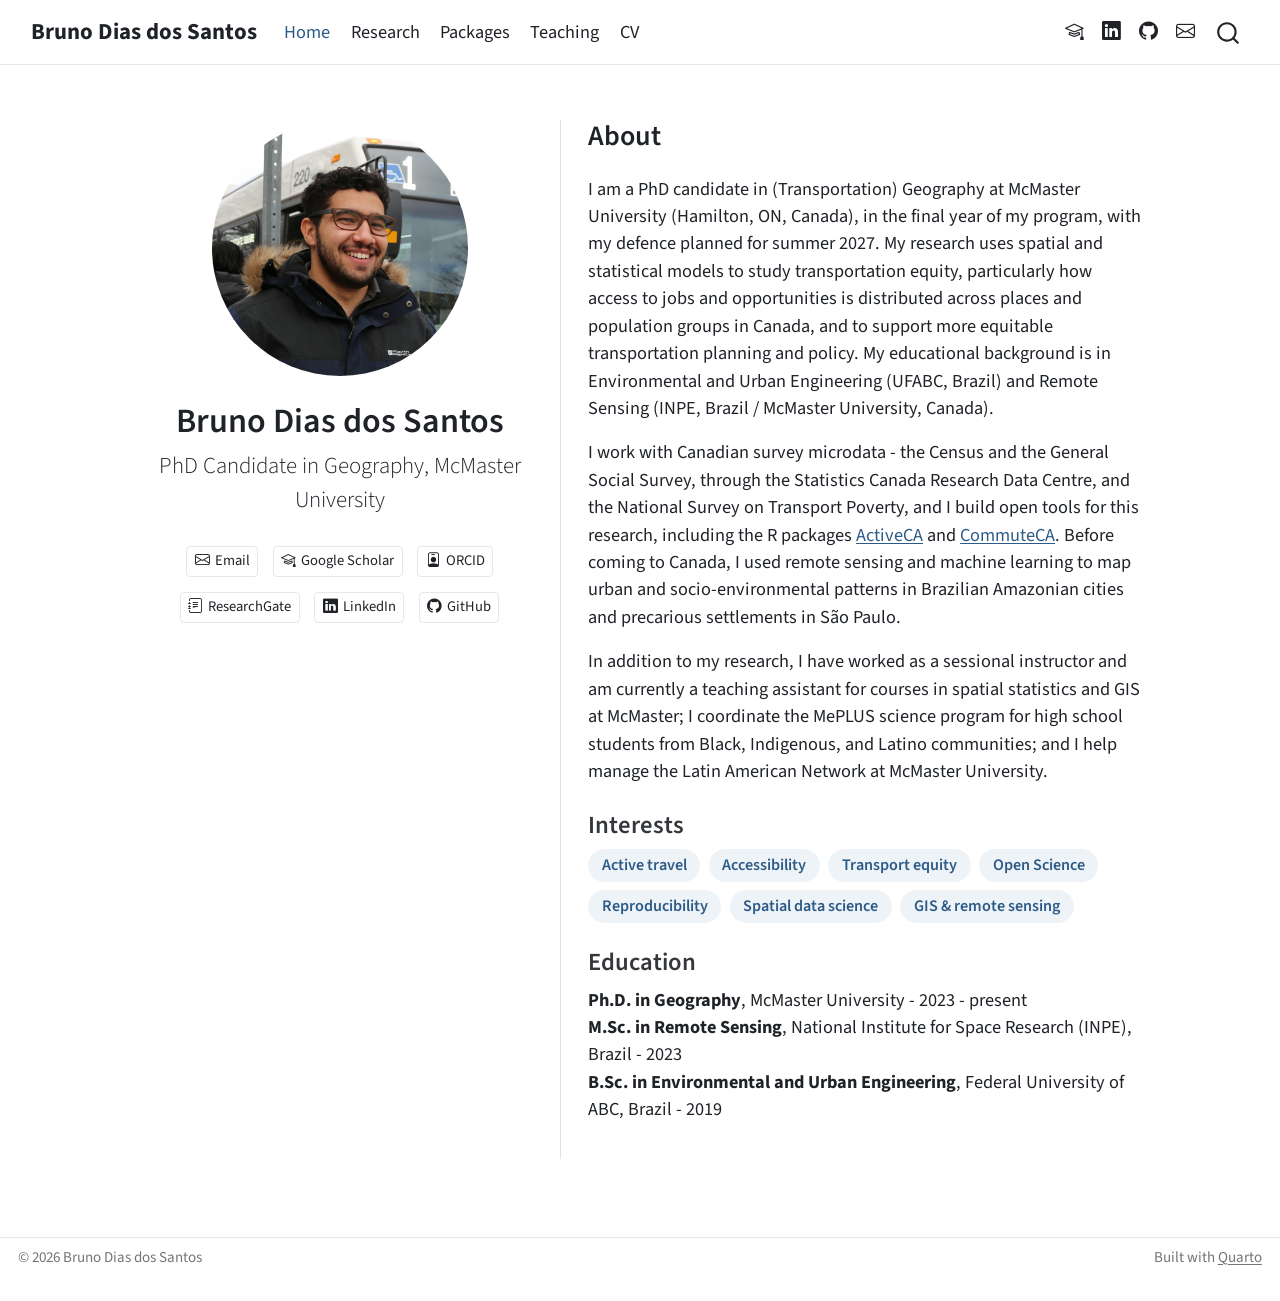
==== commit ed5cbc93: "Built site for gh-pages" ====
--- a/index.html
+++ b/index.html
@@ -45,7 +45,7 @@
 <link href="site_libs/quarto-html/quarto-syntax-highlighting-bf27225e3a48a9273f3daa8f8e829971.css" rel="stylesheet" id="quarto-text-highlighting-styles">
 <script src="site_libs/bootstrap/bootstrap.min.js"></script>
 <link href="site_libs/bootstrap/bootstrap-icons.css" rel="stylesheet">
-<link href="site_libs/bootstrap/bootstrap-eee006a857acd056147036adaf5bd6b1.min.css" rel="stylesheet" append-hash="true" id="quarto-bootstrap" data-mode="light">
+<link href="site_libs/bootstrap/bootstrap-0d909222a76852a6262081ca5f087962.min.css" rel="stylesheet" append-hash="true" id="quarto-bootstrap" data-mode="light">
 <script id="quarto-search-options" type="application/json">{
   "location": "navbar",
   "copy-button": false,
@@ -197,8 +197,8 @@
 <section id="about" class="level2">
 <h2 data-anchor-id="about">About</h2>
 <p>I am a PhD candidate in (Transportation) Geography at McMaster University (Hamilton, ON, Canada), in the final year of my program, with my defence planned for summer 2027. My research uses spatial and statistical models to study transportation equity, particularly how access to jobs and opportunities is distributed across places and population groups in Canada, and to support more equitable transportation planning and policy. My educational background is in Environmental and Urban Engineering (UFABC, Brazil) and Remote Sensing (INPE, Brazil / McMaster University, Canada).</p>
-<p>I work with Canadian survey microdata - the Census and the General Social Survey, through the Statistics Canada Research Data Centre, and the National Survey on Transport Poverty, and I build open tools for this research, including the R packages <a href="https://dias-bruno.github.io/ActiveCA/">ActiveCA</a>, <a href="https://dias-bruno.github.io/CommuteCA/">CommuteCA</a> and <a href="https://dias-bruno.github.io/amazonULC/">amazonULC</a>. Before coming to Canada, I used remote sensing and machine learning to map urban and socio-environmental patterns in Brazilian Amazonian cities and precarious settlements in São Paulo.</p>
-<p>Outside research, I teach spatial statistics and GIS at McMaster, facilitate the MePLUS science program for high school students from equity-deserving groups, and help run the Latin American Network at McMaster University.</p>
+<p>I work with Canadian survey microdata - the Census and the General Social Survey, through the Statistics Canada Research Data Centre, and the National Survey on Transport Poverty, and I build open tools for this research, including the R packages <a href="https://dias-bruno.github.io/ActiveCA/">ActiveCA</a> and <a href="https://dias-bruno.github.io/CommuteCA/">CommuteCA</a>. Before coming to Canada, I used remote sensing and machine learning to map urban and socio-environmental patterns in Brazilian Amazonian cities and precarious settlements in São Paulo.</p>
+<p>In addition to my research, I have worked as a sessional instructor and am currently a teaching assistant for courses in spatial statistics and GIS at McMaster; I coordinate the MePLUS science program for high school students from Black, Indigenous, and Latino communities; and I help manage the Latin American Network at McMaster University.</p>
 <section id="interests" class="level3">
 <h3 data-anchor-id="interests">Interests</h3>
 <ul class="interest-list">
